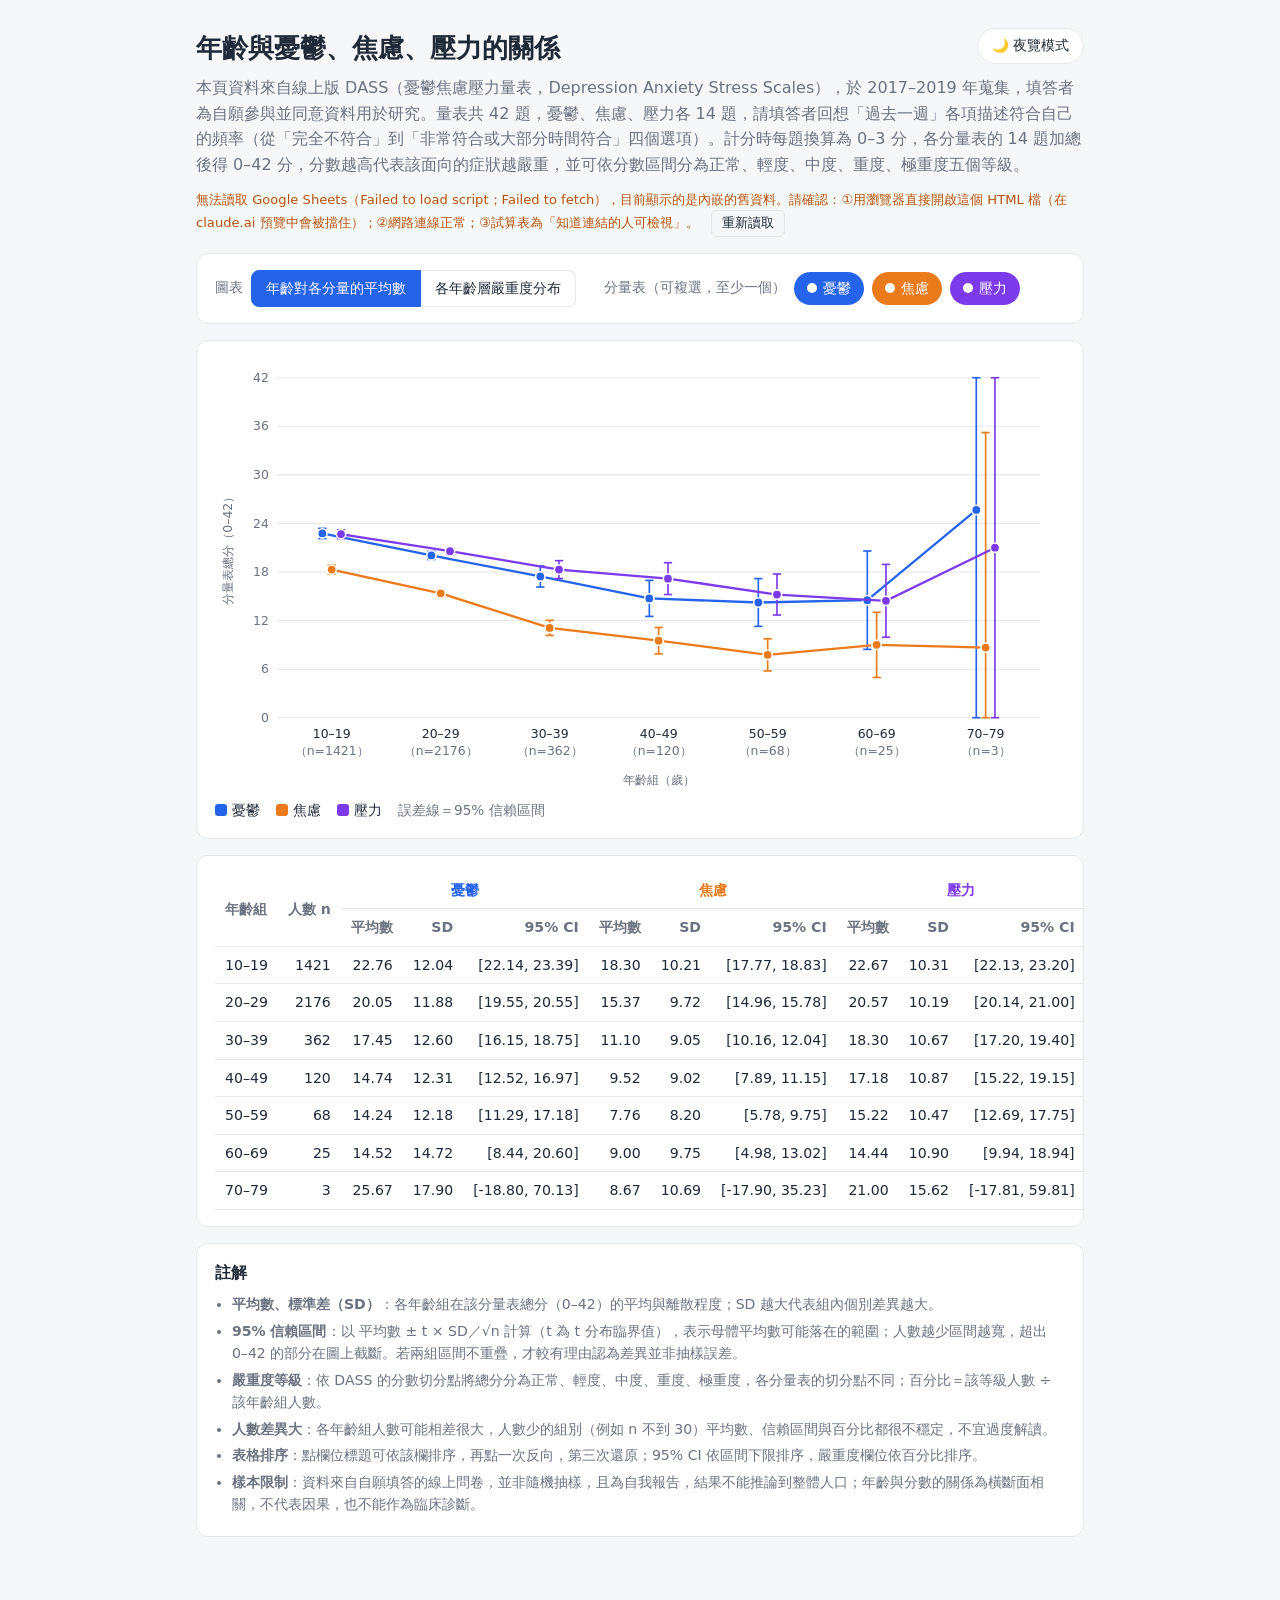
==== index.html @ b7e5abfe "Add files via upload" ====
<!DOCTYPE html>
<html lang="zh-Hant">
<head>
<meta charset="UTF-8">
<meta name="viewport" content="width=device-width, initial-scale=1">
<title>年齡與憂鬱、焦慮、壓力的關係</title>
<script>document.documentElement.dataset.theme=matchMedia("(prefers-color-scheme:dark)").matches?"dark":"light"</script>
<style>
:root{--bg:#f6f7f9;--card:#fff;--ink:#1f2937;--mute:#6b7280;--line:#e5e7eb;--acc:#2563eb}
:root[data-theme="dark"]{--bg:#111418;--card:#1b1f26;--ink:#e5e7eb;--mute:#9ca3af;--line:#2d333d;--acc:#60a5fa;color-scheme:dark}
.top{display:flex;justify-content:space-between;align-items:flex-start;gap:12px}
#theme{border:1px solid var(--line);background:var(--card);color:var(--ink);border-radius:999px;padding:6px 14px;cursor:pointer;font:inherit;font-size:.85rem;white-space:nowrap}
select{border:1px solid var(--line);background:var(--card);color:var(--ink);border-radius:8px;padding:6px 10px;font:inherit;font-size:.9rem}
*{box-sizing:border-box}
body{margin:0;background:var(--bg);color:var(--ink);font-family:"Noto Sans TC","PingFang TC","Microsoft JhengHei",system-ui,sans-serif;line-height:1.6}
main{max-width:920px;margin:0 auto;padding:28px 16px 48px}
h1{font-size:1.6rem;margin:0 0 6px}
.intro{color:var(--mute);margin:0 0 20px}
.status{margin:-8px 0 16px;font-size:.82rem;color:var(--mute)}
.status.warn{color:#b45309}
.status button{border:1px solid var(--line);background:transparent;color:var(--ink);border-radius:6px;padding:2px 10px;margin-left:8px;cursor:pointer;font:inherit;font-size:.8rem}
.card{background:var(--card);border:1px solid var(--line);border-radius:12px;padding:16px 18px;margin-bottom:16px}
.controls{display:flex;flex-wrap:wrap;gap:14px 28px;align-items:center}
.grp{display:flex;align-items:center;gap:8px;flex-wrap:wrap}
.grp>span{color:var(--mute);font-size:.85rem}
.seg button{border:1px solid var(--line);background:transparent;color:var(--ink);padding:6px 14px;cursor:pointer;font:inherit;font-size:.9rem}
.seg button:first-child{border-radius:8px 0 0 8px}.seg button:last-child{border-radius:0 8px 8px 0;border-left:0}
.seg button.on{background:var(--acc);border-color:var(--acc);color:#fff}
.pill{display:inline-flex;align-items:center;gap:6px;border:1px solid var(--line);border-radius:999px;padding:4px 12px;cursor:pointer;font-size:.9rem}
.pill i{width:10px;height:10px;border-radius:50%;display:inline-block}
.chip{background:transparent;color:var(--ink);font:inherit;font-size:.9rem;transition:background .15s}
.chip.on{color:#fff;border-color:transparent}
.chip.on i{background:#fff!important}
svg{width:100%;height:auto;display:block}
svg text{fill:var(--ink);font-size:12px}
.mute{fill:var(--mute)!important}
.legend{display:flex;flex-wrap:wrap;gap:6px 16px;font-size:.85rem;margin-top:8px}
.legend i{display:inline-block;width:12px;height:12px;border-radius:3px;margin-right:5px;vertical-align:-1px}
.tablewrap{overflow-x:auto}
table{border-collapse:collapse;width:100%;font-size:.88rem;font-variant-numeric:tabular-nums}
th,td{border-bottom:1px solid var(--line);padding:7px 10px;text-align:right;white-space:nowrap}
th:first-child,td:first-child{text-align:left}
th.sortable{cursor:pointer;user-select:none}
th.sortable:hover{color:var(--ink)}
th.sorted{color:var(--acc)!important}
thead th{color:var(--mute);font-weight:600}
thead tr:first-child th{text-align:center}
.note h3{margin:0 0 8px;font-size:1rem}
.note ul{margin:0;padding-left:1.2em;color:var(--mute);font-size:.88rem}
.note li{margin-bottom:4px}
#tip{position:fixed;pointer-events:none;background:#111827;color:#fff;padding:7px 10px;border-radius:8px;font-size:.82rem;line-height:1.5;display:none;z-index:9;box-shadow:0 4px 14px rgba(0,0,0,.25)}
</style>
</head>
<body>
<main>
<div class="top"><h1>年齡與憂鬱、焦慮、壓力的關係</h1><button id="theme" aria-label="切換夜覽模式"></button></div>
<p class="intro">本頁資料來自線上版 DASS（憂鬱焦慮壓力量表，Depression Anxiety Stress Scales），於 2017–2019 年蒐集，填答者為自願參與並同意資料用於研究。量表共 42 題，憂鬱、焦慮、壓力各 14 題，請填答者回想「過去一週」各項描述符合自己的頻率（從「完全不符合」到「非常符合或大部分時間符合」四個選項）。計分時每題換算為 0–3 分，各分量表的 14 題加總後得 0–42 分，分數越高代表該面向的症狀越嚴重，並可依分數區間分為正常、輕度、中度、重度、極重度五個等級。</p>

<p class="status" id="status"></p>

<div class="card controls">
  <div class="grp"><span>圖表</span>
    <div class="seg"><button id="b1" class="on">年齡對各分量的平均數</button><button id="b2">各年齡層嚴重度分布</button></div>
  </div>
  <div class="grp" id="subs"></div>
</div>

<div class="card">
  <div id="chart"></div>
  <div class="legend" id="legend"></div>
</div>

<div class="card tablewrap"><table id="tbl"></table></div>

<div class="card note">
  <h3>註解</h3>
  <ul>
    <li><b>平均數、標準差（SD）</b>：各年齡組在該分量表總分（0–42）的平均與離散程度；SD 越大代表組內個別差異越大。</li>
    <li><b>95% 信賴區間</b>：以 平均數 ± t × SD／√n 計算（t 為 t 分布臨界值），表示母體平均數可能落在的範圍；人數越少區間越寬，超出 0–42 的部分在圖上截斷。若兩組區間不重疊，才較有理由認為差異並非抽樣誤差。</li>
    <li><b>嚴重度等級</b>：依 DASS 的分數切分點將總分分為正常、輕度、中度、重度、極重度，各分量表的切分點不同；百分比＝該等級人數 ÷ 該年齡組人數。</li>
    <li><b>人數差異大</b>：各年齡組人數可能相差很大，人數少的組別（例如 n 不到 30）平均數、信賴區間與百分比都很不穩定，不宜過度解讀。</li>
    <li><b>表格排序</b>：點欄位標題可依該欄排序，再點一次反向，第三次還原；95% CI 依區間下限排序，嚴重度欄位依百分比排序。</li>
    <li><b>樣本限制</b>：資料來自自願填答的線上問卷，並非隨機抽樣，且為自我報告，結果不能推論到整體人口；年齡與分數的關係為橫斷面相關，不代表因果，也不能作為臨床診斷。</li>
  </ul>
</div>
</main>
<div id="tip"></div>

<script>
// 資料來源：DASS_資料分析_-_年齡層統計.csv（僅保留人數 > 0 的年齡組）
// m: [平均, SD]；lv: [正常, 輕度, 中度, 重度, 極重度]
const SNAPSHOT=[ // 無法連線 Google Sheets 時使用的備援資料
{g:"10–19",n:1421,m:{dep:[22.76213934,12.03702045],anx:[18.30119634,10.20656679],str:[22.66502463,10.31082269]},lv:{dep:[252,105,260,247,557],anx:[248,86,235,219,633],str:[346,160,318,344,253]}},
{g:"20–29",n:2176,m:{dep:[20.05009191,11.88178438],anx:[15.37178309,9.718905087],str:[20.57077206,10.18683173]},lv:{dep:[506,229,430,359,652],anx:[537,170,439,341,689],str:[675,276,521,434,270]}},
{g:"30–39",n:362,m:{dep:[17.44751381,12.59968592],anx:[11.09944751,9.054225669],str:[18.29834254,10.67445484]},lv:{dep:[127,38,55,43,99],anx:[163,33,68,37,61],str:[149,56,55,64,38]}},
{g:"40–49",n:120,m:{dep:[14.74166667,12.31484438],anx:[9.516666667,9.017241499],str:[17.18333333,10.87050078]},lv:{dep:[52,14,19,11,24],anx:[63,12,17,9,19],str:[54,17,18,16,15]}},
{g:"50–59",n:68,m:{dep:[14.23529412,12.18405815],anx:[7.764705882,8.199231211],str:[15.22058824,10.46650035]},lv:{dep:[34,6,11,6,11],anx:[42,5,8,6,7],str:[39,7,11,6,5]}},
{g:"60–69",n:25,m:{dep:[14.52,14.71994112],anx:[9,9.746794345],str:[14.44,10.89755324]},lv:{dep:[14,2,2,1,6],anx:[15,1,3,1,5],str:[14,4,3,2,2]}},
{g:"70–79",n:3,m:{dep:[25.66666667,17.89785834],anx:[8.666666667,10.69267662],str:[21,15.62049935]},lv:{dep:[1,0,0,0,2],anx:[2,0,0,0,1],str:[1,0,0,2,0]}}
];
let D=SNAPSHOT;
const SUB=[{k:"dep",name:"憂鬱",c:"#2563eb"},{k:"anx",name:"焦慮",c:"#ea7a1a"},{k:"str",name:"壓力",c:"#7c3aed"}];
const LV=[{name:"正常",c:"#cfe0f0"},{name:"輕度",c:"#8fbfe3"},{name:"中度",c:"#f2c46d"},{name:"重度",c:"#e8833a"},{name:"極重度",c:"#b3261e"}];
const $=id=>document.getElementById(id);
const T=[12.706,4.303,3.182,2.776,2.571,2.447,2.365,2.306,2.262,2.228,2.201,2.179,2.160,2.145,2.131,2.120,2.110,2.101,2.093,2.086,2.080,2.074,2.069,2.064,2.060,2.056,2.052,2.048,2.045,2.042];
const tcrit=df=>{if(df<=30)return T[df-1];const z=1.959964;return z+(z**3+z)/(4*df)+(5*z**5+16*z**3+3*z)/(96*df*df)};
const ci=(m,sd,n)=>{const h=tcrit(n-1)*sd/Math.sqrt(n);return [m-h,m+h]};
const f=(x,d=2)=>x.toFixed(d);
const lab=d=>`${d.g}（n=${d.n}）`;

const root=document.documentElement;
function themeBtn(){$("theme").textContent=root.dataset.theme=="dark"?"☀ 日間模式":"🌙 夜覽模式"}
let chart=1, sel=new Set(["dep","anx","str"]), one="dep";
const tip=$("tip");
const showTip=(e,h)=>{tip.innerHTML=h;tip.style.display="block";const x=Math.min(e.clientX+14,innerWidth-tip.offsetWidth-8);tip.style.left=x+"px";tip.style.top=(e.clientY+14)+"px"};
const hideTip=()=>tip.style.display="none";

function controls(){
  const box=$("subs");
  if(chart==1){
    box.innerHTML=`<span>分量表（可複選，至少一個）</span>`+SUB.map(s=>{const on=sel.has(s.k);return `<button type="button" class="pill chip${on?" on":""}" aria-pressed="${on}" data-k="${s.k}" style="${on?`background:${s.c}`:""}"><i style="background:${s.c}"></i>${s.name}</button>`}).join("");
    box.querySelectorAll("button").forEach(btn=>btn.onclick=()=>{
      const k=btn.dataset.k;
      if(sel.has(k)){if(sel.size>1)sel.delete(k)}else sel.add(k);
      controls();render();
    });
  }else{
    box.innerHTML=`<span>分量表</span><select id="subsel">${SUB.map(s=>`<option value="${s.k}" ${one==s.k?"selected":""}>${s.name}</option>`).join("")}</select>`;
    $("subsel").onchange=e=>{one=e.target.value;render()};
  }
  $("b1").className=chart==1?"on":""; $("b2").className=chart==2?"on":"";
}
$("b1").onclick=()=>{sort=null;chart=1;controls();render()};
$("b2").onclick=()=>{sort=null;chart=2;controls();render()};

function chart1(){
  const W=820,H=420,ml=60,mr=24,mt=20,mb=72,pw=W-ml-mr,ph=H-mt-mb,N=D.length;
  const X=i=>ml+(i+.5)*pw/N, Y=v=>mt+ph*(1-v/42);
  const act=SUB.filter(s=>sel.has(s.k)), K=act.length;
  let s=`<svg viewBox="0 0 ${W} ${H}" role="img" aria-label="各年齡組分量表平均數折線圖">`;
  for(let v=0;v<=42;v+=6)s+=`<line x1="${ml}" x2="${W-mr}" y1="${Y(v)}" y2="${Y(v)}" stroke="var(--line)"/><text class="mute" x="${ml-8}" y="${Y(v)+4}" text-anchor="end">${v}</text>`;
  s+=`<text class="mute" transform="translate(16 ${mt+ph/2}) rotate(-90)" text-anchor="middle">分量表總分（0–42）</text>`;
  D.forEach((d,i)=>s+=`<text x="${X(i)}" y="${H-mb+20}" text-anchor="middle">${d.g}</text><text class="mute" x="${X(i)}" y="${H-mb+36}" text-anchor="middle">（n=${d.n}）</text>`);
  s+=`<text class="mute" x="${ml+pw/2}" y="${H-8}" text-anchor="middle">年齡組（歲）</text>`;
  act.forEach((sb,j)=>{
    const dx=(j-(K-1)/2)*9;
    s+=`<polyline fill="none" stroke="${sb.c}" stroke-width="2.2" points="${D.map((d,i)=>`${X(i)+dx},${Y(d.m[sb.k][0])}`).join(" ")}"/>`;
    D.forEach((d,i)=>{
      const [m,sd]=d.m[sb.k], [lo,hi]=ci(m,sd,d.n), x=X(i)+dx, a=Y(Math.min(hi,42)), b=Y(Math.max(lo,0));
      s+=`<g stroke="${sb.c}" stroke-width="1.6"><line x1="${x}" x2="${x}" y1="${a}" y2="${b}"/><line x1="${x-4}" x2="${x+4}" y1="${a}" y2="${a}"/><line x1="${x-4}" x2="${x+4}" y1="${b}" y2="${b}"/></g>`;
      s+=`<circle cx="${x}" cy="${Y(m)}" r="4.5" fill="${sb.c}" stroke="var(--card)" stroke-width="1.5"/><circle class="hit" cx="${x}" cy="${Y(m)}" r="11" fill="transparent" data-t="<b>${sb.name}</b>｜${d.g} 歲<br>平均數：${f(m)}<br>標準差：${f(sd)}"/>`;
    });
  });
  $("chart").innerHTML=s+"</svg>";
  $("legend").innerHTML=act.map(a=>`<span><i style="background:${a.c}"></i>${a.name}</span>`).join("")+`<span class="mute" style="color:var(--mute)">誤差線＝95% 信賴區間</span>`;
}

function chart2(){
  const sb=SUB.find(s=>s.k==one), W=820,rh=46,ml=140,mr=24,mt=16,mb=52,pw=W-ml-mr,H=mt+rh*D.length+mb;
  const X=p=>ml+pw*p/100;
  let s=`<svg viewBox="0 0 ${W} ${H}" role="img" aria-label="${sb.name}嚴重度分布">`;
  for(let p=0;p<=100;p+=20)s+=`<line x1="${X(p)}" x2="${X(p)}" y1="${mt}" y2="${mt+rh*D.length}" stroke="var(--line)"/><text class="mute" x="${X(p)}" y="${mt+rh*D.length+18}" text-anchor="middle">${p}%</text>`;
  s+=`<text class="mute" x="${ml+pw/2}" y="${H-8}" text-anchor="middle">${sb.name}各嚴重度等級占該年齡組比例</text>`;
  D.forEach((d,i)=>{
    const y=mt+i*rh+8; let acc=0;
    s+=`<text x="${ml-10}" y="${y+16}" text-anchor="end">${lab(d)}</text>`;
    d.lv[one].forEach((c,j)=>{
      const p=c/d.n*100, w=pw*p/100; if(!c){return}
      s+=`<rect x="${X(acc)}" y="${y}" width="${w}" height="30" fill="${LV[j].c}" stroke="var(--card)" stroke-width="1" data-t="<b>${LV[j].name}</b><br>${f(p,1)}%（${c} 人）" class="hit"/>`;
      if(p>=7)s+=`<text x="${X(acc)+w/2}" y="${y+19}" text-anchor="middle" style="fill:${j>=3?"#fff":"#1f2937"};pointer-events:none">${f(p,0)}%</text>`;
      acc+=p;
    });
  });
  $("chart").innerHTML=s+"</svg>";
  $("legend").innerHTML=LV.map(l=>`<span><i style="background:${l.c}"></i>${l.name}</span>`).join("");
}

let sort=null; // {k, d:1|-1}
function table(){
  const act=SUB.filter(s=>sel.has(s.k)), cols=[
    {k:"g",label:"年齡組",get:(d,i)=>i,fmt:d=>d.g,rs:1},
    {k:"n",label:"人數 n",get:d=>d.n,fmt:d=>d.n,rs:1}];
  if(chart==1) act.forEach(s=>{
    cols.push({k:s.k+"m",label:"平均數",get:d=>d.m[s.k][0],fmt:d=>f(d.m[s.k][0]),sub:s});
    cols.push({k:s.k+"sd",label:"SD",get:d=>d.m[s.k][1],fmt:d=>f(d.m[s.k][1]),sub:s});
    cols.push({k:s.k+"ci",label:"95% CI",get:d=>ci(...d.m[s.k],d.n)[0],fmt:d=>{const [lo,hi]=ci(...d.m[s.k],d.n);return `[${f(lo)}, ${f(hi)}]`},sub:s});
  });
  else LV.forEach((l,j)=>cols.push({k:"l"+j,label:l.name,get:d=>d.lv[one][j]/d.n,fmt:d=>`${d.lv[one][j]}（${f(d.lv[one][j]/d.n*100,1)}%）`}));
  if(sort&&!cols.some(c=>c.k==sort.k))sort=null;
  const rows=D.map((d,i)=>({d,i}));
  if(sort){const c=cols.find(c=>c.k==sort.k);rows.sort((a,b)=>(c.get(a.d,a.i)-c.get(b.d,b.i))*sort.d||a.i-b.i)}
  const th=(c,rs)=>`<th class="sortable${sort&&sort.k==c.k?" sorted":""}" data-k="${c.k}" ${rs?`rowspan="${rs}"`:""} title="點擊排序">${c.label}${sort&&sort.k==c.k?(sort.d==1?" ▲":" ▼"):""}</th>`;
  let h="<thead>";
  if(chart==1){
    h+=`<tr>${th(cols[0],2)}${th(cols[1],2)}${act.map(s=>`<th colspan="3" style="color:${s.c}">${s.name}</th>`).join("")}</tr><tr>${cols.slice(2).map(c=>th(c)).join("")}</tr>`;
  }else h+=`<tr>${cols.map(c=>th(c)).join("")}</tr>`;
  h+="</thead><tbody>"+rows.map(r=>`<tr>${cols.map(c=>`<td>${c.fmt(r.d)}</td>`).join("")}</tr>`).join("")+"</tbody>";
  $("tbl").innerHTML=h;
}
$("tbl").onclick=e=>{
  const t=e.target.closest("th[data-k]"); if(!t)return;
  const k=t.dataset.k;
  sort=(!sort||sort.k!=k)?{k,d:1}:sort.d==1?{k,d:-1}:null;
  table();
};

function render(){
  chart==1?chart1():chart2();
  table();
  document.querySelectorAll(".hit").forEach(el=>{
    el.onmousemove=e=>showTip(e,el.dataset.t); el.onmouseleave=hideTip;
    el.ontouchstart=e=>{const t=e.touches[0];showTip(t,el.dataset.t)};
  });
}
// ===== 從 Google Sheets 讀取資料 =====
const SHEET_ID="1ZljkDWWC1atcUiqV39T2SMFAn4oK9cdj9NOk09ufFyE", SHEET_NAME="年齡層統計";
const SHEET_URL=`https://docs.google.com/spreadsheets/d/${SHEET_ID}/gviz/tq?tqx=out:csv&headers=0&sheet=${encodeURIComponent(SHEET_NAME)}`;
function parseCSV(t){
  const rows=[];let row=[],c="",q=false;
  for(let i=0;i<t.length;i++){const ch=t[i];
    if(q){if(ch=='"'){if(t[i+1]=='"'){c+='"';i++}else q=false}else c+=ch}
    else if(ch=='"')q=true;
    else if(ch==","){row.push(c);c=""}
    else if(ch=="\n"){row.push(c);rows.push(row);row=[];c=""}
    else if(ch!="\r")c+=ch;
  }
  if(c!==""||row.length){row.push(c);rows.push(row)}
  return rows;
}
const num=v=>{const x=parseFloat(String(v==null?"":v).replace(/[,%\s]/g,""));return isFinite(x)?x:null};
// 版面：上方為各年齡層 人數／平均／SD；之後依序為「憂鬱／焦慮／壓力等級人數」三個區塊
function parseSheet(rows){
  const isAge=a=>/^\d+\s*[–—-]\s*\d+$/.test(a);
  const keys={"憂鬱":"dep","焦慮":"anx","壓力":"str"}, ages=new Map();
  let blk=null;
  rows.forEach(r=>{
    const a=String(r[0]==null?"":r[0]).trim(), t=a.match(/^(憂鬱|焦慮|壓力)等級人數/);
    if(t){blk=keys[t[1]];return}
    if(!isAge(a))return;
    const g=a.replace(/\s/g,"").replace(/[—-]/g,"–");
    const o=ages.get(g)||{g,m:{},lv:{}};ages.set(g,o);
    if(!blk){o.n=num(r[3]);o.m={dep:[num(r[4]),num(r[5])],anx:[num(r[6]),num(r[7])],str:[num(r[8]),num(r[9])]}}
    else o.lv[blk]=[1,2,3,4,5].map(i=>num(r[i]));
  });
  const out=[...ages.values()].filter(o=>o.n>0).sort((a,b)=>parseInt(a.g)-parseInt(b.g));
  if(!out.length)throw new Error("找不到年齡層資料");
  out.forEach(o=>SUB.forEach(s=>{
    if(!o.m[s.k]||o.m[s.k].some(v=>v==null)||!o.lv[s.k]||o.lv[s.k].some(v=>v==null))
      throw new Error(o.g+" 的"+s.name+"資料不完整");
  }));
  return out;
}
// 以 script 標籤載入 gviz JSONP（不受 CORS 限制），回傳二維陣列
function loadJSONP(){return new Promise((ok,no)=>{
  const cb="__gs"+Date.now(), sc=document.createElement("script");
  const done=()=>{delete window[cb];sc.remove();clearTimeout(tm)};
  const tm=setTimeout(()=>{done();no(new Error("連線逾時"))},10000);
  window[cb]=r=>{done();
    if(r.status!="ok")return no(new Error((r.errors&&r.errors[0]&&r.errors[0].detailed_message)||"回應錯誤"));
    ok(r.table.rows.map(row=>(row.c||[]).map(c=>c&&c.v!=null?c.v:"")))};
  sc.onerror=()=>{done();no(new Error("Failed to load script"))};
  sc.onload=()=>setTimeout(()=>{if(window[cb]){done();no(new Error("回應格式錯誤，試算表可能未開放檢視"))}},0);
  sc.src=`https://docs.google.com/spreadsheets/d/${SHEET_ID}/gviz/tq?tqx=responseHandler:${cb}&headers=0&sheet=${encodeURIComponent(SHEET_NAME)}`;
  document.head.appendChild(sc);
})}
function setStatus(msg,cls){const el=$("status");el.className="status"+(cls?" "+cls:"");el.innerHTML=msg+` <button id="reload" type="button">重新讀取</button>`;$("reload").onclick=load}
async function load(){
  setStatus("讀取 Google Sheets 中…");
  try{
    let rows;
    try{rows=await loadJSONP()}
    catch(e1){
      try{
        const res=await fetch(SHEET_URL+"&_="+Date.now(),{cache:"no-store"});
        if(!res.ok)throw new Error("HTTP "+res.status);
        rows=parseCSV(await res.text());
      }catch(e2){throw new Error(e1.message+"；"+e2.message)}
    }
    D=parseSheet(rows);
    setStatus(`資料來源：Google Sheets「${SHEET_NAME}」，讀取時間 ${new Date().toLocaleString("zh-TW")}`);
  }catch(e){
    D=SNAPSHOT;
    setStatus(`無法讀取 Google Sheets（${e.message}），目前顯示的是內嵌的舊資料。請確認：①用瀏覽器直接開啟這個 HTML 檔（在 claude.ai 預覽中會被擋住）；②網路連線正常；③試算表為「知道連結的人可檢視」。`,"warn");
  }
  sort=null;render();
}
$("theme").onclick=()=>{root.dataset.theme=root.dataset.theme=="dark"?"light":"dark";themeBtn()};
themeBtn();controls();load();
</script>
</body>
</html>
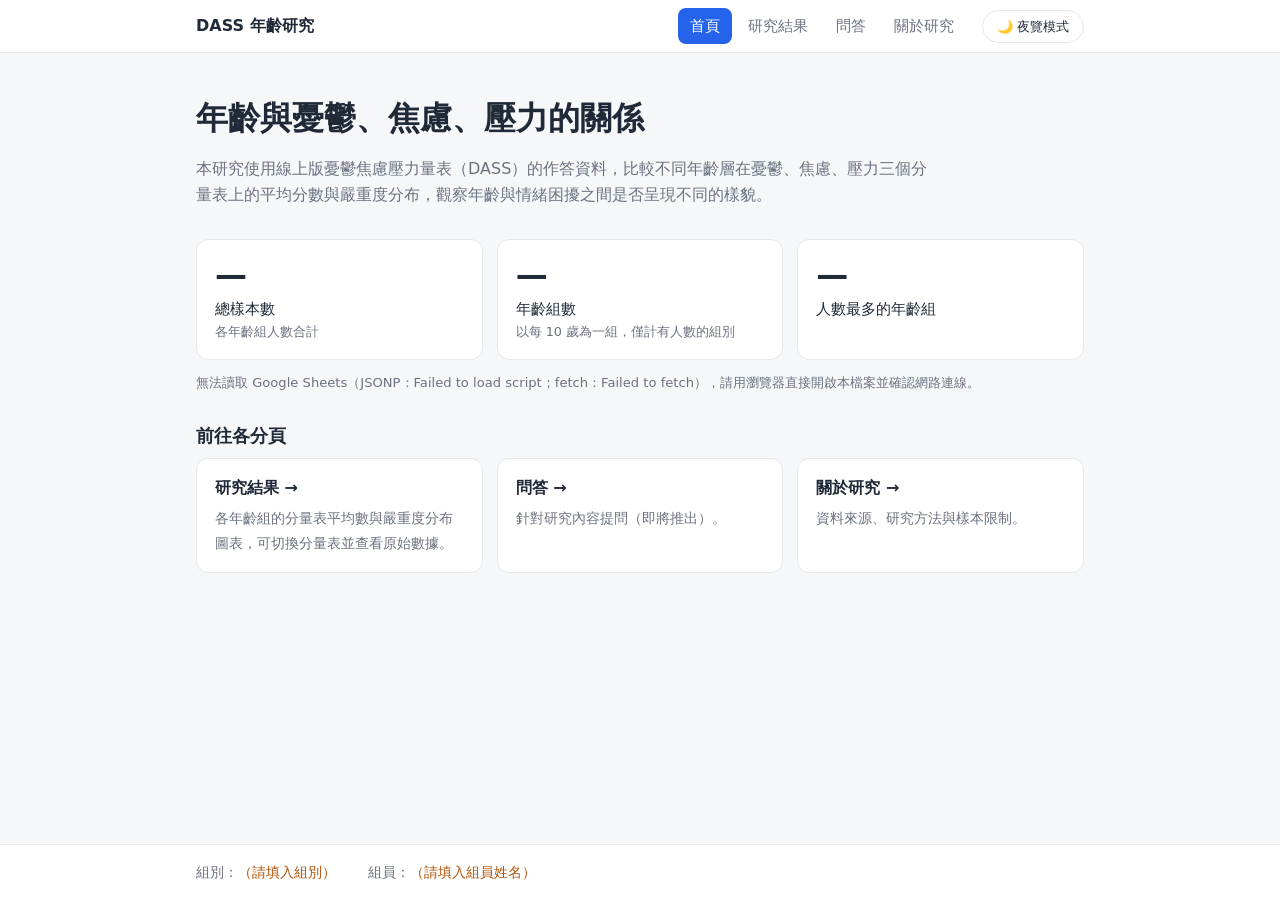
==== commit 0d64fb3d: "12" ====
--- a/index.html
+++ b/index.html
@@ -3,217 +3,47 @@
 <head>
 <meta charset="UTF-8">
 <meta name="viewport" content="width=device-width, initial-scale=1">
-<title>年齡與憂鬱、焦慮、壓力的關係</title>
-<script>document.documentElement.dataset.theme=matchMedia("(prefers-color-scheme:dark)").matches?"dark":"light"</script>
-<style>
-:root{--bg:#f6f7f9;--card:#fff;--ink:#1f2937;--mute:#6b7280;--line:#e5e7eb;--acc:#2563eb}
-:root[data-theme="dark"]{--bg:#111418;--card:#1b1f26;--ink:#e5e7eb;--mute:#9ca3af;--line:#2d333d;--acc:#60a5fa;color-scheme:dark}
-.top{display:flex;justify-content:space-between;align-items:flex-start;gap:12px}
-#theme{border:1px solid var(--line);background:var(--card);color:var(--ink);border-radius:999px;padding:6px 14px;cursor:pointer;font:inherit;font-size:.85rem;white-space:nowrap}
-select{border:1px solid var(--line);background:var(--card);color:var(--ink);border-radius:8px;padding:6px 10px;font:inherit;font-size:.9rem}
-*{box-sizing:border-box}
-body{margin:0;background:var(--bg);color:var(--ink);font-family:"Noto Sans TC","PingFang TC","Microsoft JhengHei",system-ui,sans-serif;line-height:1.6}
-main{max-width:920px;margin:0 auto;padding:28px 16px 48px}
-h1{font-size:1.6rem;margin:0 0 6px}
-.intro{color:var(--mute);margin:0 0 20px}
-.status{margin:-8px 0 16px;font-size:.82rem;color:var(--mute)}
-.status.warn{color:#b45309}
-.status button{border:1px solid var(--line);background:transparent;color:var(--ink);border-radius:6px;padding:2px 10px;margin-left:8px;cursor:pointer;font:inherit;font-size:.8rem}
-.card{background:var(--card);border:1px solid var(--line);border-radius:12px;padding:16px 18px;margin-bottom:16px}
-.controls{display:flex;flex-wrap:wrap;gap:14px 28px;align-items:center}
-.grp{display:flex;align-items:center;gap:8px;flex-wrap:wrap}
-.grp>span{color:var(--mute);font-size:.85rem}
-.seg button{border:1px solid var(--line);background:transparent;color:var(--ink);padding:6px 14px;cursor:pointer;font:inherit;font-size:.9rem}
-.seg button:first-child{border-radius:8px 0 0 8px}.seg button:last-child{border-radius:0 8px 8px 0;border-left:0}
-.seg button.on{background:var(--acc);border-color:var(--acc);color:#fff}
-.pill{display:inline-flex;align-items:center;gap:6px;border:1px solid var(--line);border-radius:999px;padding:4px 12px;cursor:pointer;font-size:.9rem}
-.pill i{width:10px;height:10px;border-radius:50%;display:inline-block}
-.chip{background:transparent;color:var(--ink);font:inherit;font-size:.9rem;transition:background .15s}
-.chip.on{color:#fff;border-color:transparent}
-.chip.on i{background:#fff!important}
-svg{width:100%;height:auto;display:block}
-svg text{fill:var(--ink);font-size:12px}
-.mute{fill:var(--mute)!important}
-.legend{display:flex;flex-wrap:wrap;gap:6px 16px;font-size:.85rem;margin-top:8px}
-.legend i{display:inline-block;width:12px;height:12px;border-radius:3px;margin-right:5px;vertical-align:-1px}
-.tablewrap{overflow-x:auto}
-table{border-collapse:collapse;width:100%;font-size:.88rem;font-variant-numeric:tabular-nums}
-th,td{border-bottom:1px solid var(--line);padding:7px 10px;text-align:right;white-space:nowrap}
-th:first-child,td:first-child{text-align:left}
-th.sortable{cursor:pointer;user-select:none}
-th.sortable:hover{color:var(--ink)}
-th.sorted{color:var(--acc)!important}
-thead th{color:var(--mute);font-weight:600}
-thead tr:first-child th{text-align:center}
-.note h3{margin:0 0 8px;font-size:1rem}
-.note ul{margin:0;padding-left:1.2em;color:var(--mute);font-size:.88rem}
-.note li{margin-bottom:4px}
-#tip{position:fixed;pointer-events:none;background:#111827;color:#fff;padding:7px 10px;border-radius:8px;font-size:.82rem;line-height:1.5;display:none;z-index:9;box-shadow:0 4px 14px rgba(0,0,0,.25)}
-</style>
+<title>首頁｜年齡與憂鬱、焦慮、壓力的關係</title>
+<link rel="stylesheet" href="style.css">
+<script>(function(){var t;try{t=localStorage.getItem("theme")}catch(e){}document.documentElement.dataset.theme=t||(matchMedia("(prefers-color-scheme:dark)").matches?"dark":"light")})()</script>
 </head>
 <body>
+<header class="nav"><div class="nav-in">
+  <a class="brand" href="index.html">DASS 年齡研究</a>
+  <nav aria-label="主要導覽"><a href="index.html" aria-current="page">首頁</a><a href="results.html">研究結果</a><a href="ask.html">問答</a><a href="about.html">關於研究</a></nav>
+  <button id="theme" type="button" aria-label="切換夜覽模式"></button>
+</div></header>
 <main>
-<div class="top"><h1>年齡與憂鬱、焦慮、壓力的關係</h1><button id="theme" aria-label="切換夜覽模式"></button></div>
-<p class="intro">本頁資料來自線上版 DASS（憂鬱焦慮壓力量表，Depression Anxiety Stress Scales），於 2017–2019 年蒐集，填答者為自願參與並同意資料用於研究。量表共 42 題，憂鬱、焦慮、壓力各 14 題，請填答者回想「過去一週」各項描述符合自己的頻率（從「完全不符合」到「非常符合或大部分時間符合」四個選項）。計分時每題換算為 0–3 分，各分量表的 14 題加總後得 0–42 分，分數越高代表該面向的症狀越嚴重，並可依分數區間分為正常、輕度、中度、重度、極重度五個等級。</p>
+  <section class="hero">
+    <h1>年齡與憂鬱、焦慮、壓力的關係</h1>
+    <p>本研究使用線上版憂鬱焦慮壓力量表（DASS）的作答資料，比較不同年齡層在憂鬱、焦慮、壓力三個分量表上的平均分數與嚴重度分布，觀察年齡與情緒困擾之間是否呈現不同的樣貌。</p>
+  </section>
 
-<p class="status" id="status"></p>
+  <section class="stats" aria-label="重點數字">
+    <div class="stat"><div class="v" id="v1">…</div><div class="l">總樣本數</div><div class="s">各年齡組人數合計</div></div>
+    <div class="stat"><div class="v" id="v2">…</div><div class="l">年齡組數</div><div class="s">以每 10 歲為一組，僅計有人數的組別</div></div>
+    <div class="stat"><div class="v" id="v3">…</div><div class="l">人數最多的年齡組</div><div class="s" id="s3">&nbsp;</div></div>
+  </section>
+  <p class="status" id="note" style="margin-top:-12px"></p>
 
-<div class="card controls">
-  <div class="grp"><span>圖表</span>
-    <div class="seg"><button id="b1" class="on">年齡對各分量的平均數</button><button id="b2">各年齡層嚴重度分布</button></div>
-  </div>
-  <div class="grp" id="subs"></div>
-</div>
-
-<div class="card">
-  <div id="chart"></div>
-  <div class="legend" id="legend"></div>
-</div>
-
-<div class="card tablewrap"><table id="tbl"></table></div>
-
-<div class="card note">
-  <h3>註解</h3>
-  <ul>
-    <li><b>平均數、標準差（SD）</b>：各年齡組在該分量表總分（0–42）的平均與離散程度；SD 越大代表組內個別差異越大。</li>
-    <li><b>95% 信賴區間</b>：以 平均數 ± t × SD／√n 計算（t 為 t 分布臨界值），表示母體平均數可能落在的範圍；人數越少區間越寬，超出 0–42 的部分在圖上截斷。若兩組區間不重疊，才較有理由認為差異並非抽樣誤差。</li>
-    <li><b>嚴重度等級</b>：依 DASS 的分數切分點將總分分為正常、輕度、中度、重度、極重度，各分量表的切分點不同；百分比＝該等級人數 ÷ 該年齡組人數。</li>
-    <li><b>人數差異大</b>：各年齡組人數可能相差很大，人數少的組別（例如 n 不到 30）平均數、信賴區間與百分比都很不穩定，不宜過度解讀。</li>
-    <li><b>表格排序</b>：點欄位標題可依該欄排序，再點一次反向，第三次還原；95% CI 依區間下限排序，嚴重度欄位依百分比排序。</li>
-    <li><b>樣本限制</b>：資料來自自願填答的線上問卷，並非隨機抽樣，且為自我報告，結果不能推論到整體人口；年齡與分數的關係為橫斷面相關，不代表因果，也不能作為臨床診斷。</li>
-  </ul>
-</div>
+  <h2>前往各分頁</h2>
+  <section class="entries">
+    <a class="entry" href="results.html"><b>研究結果 →</b><span>各年齡組的分量表平均數與嚴重度分布圖表，可切換分量表並查看原始數據。</span></a>
+    <a class="entry" href="ask.html"><b>問答 →</b><span>針對研究內容提問（即將推出）。</span></a>
+    <a class="entry" href="about.html"><b>關於研究 →</b><span>資料來源、研究方法與樣本限制。</span></a>
+  </section>
 </main>
-<div id="tip"></div>
-
+<footer class="foot"><div class="foot-in">
+  <div>組別：<span class="todo">（請填入組別）</span></div>
+  <div>組員：<span class="todo">（請填入組員姓名）</span></div>
+</div></footer>
 <script>
-// 資料來源：DASS_資料分析_-_年齡層統計.csv（僅保留人數 > 0 的年齡組）
-// m: [平均, SD]；lv: [正常, 輕度, 中度, 重度, 極重度]
-const SNAPSHOT=[ // 無法連線 Google Sheets 時使用的備援資料
-{g:"10–19",n:1421,m:{dep:[22.76213934,12.03702045],anx:[18.30119634,10.20656679],str:[22.66502463,10.31082269]},lv:{dep:[252,105,260,247,557],anx:[248,86,235,219,633],str:[346,160,318,344,253]}},
-{g:"20–29",n:2176,m:{dep:[20.05009191,11.88178438],anx:[15.37178309,9.718905087],str:[20.57077206,10.18683173]},lv:{dep:[506,229,430,359,652],anx:[537,170,439,341,689],str:[675,276,521,434,270]}},
-{g:"30–39",n:362,m:{dep:[17.44751381,12.59968592],anx:[11.09944751,9.054225669],str:[18.29834254,10.67445484]},lv:{dep:[127,38,55,43,99],anx:[163,33,68,37,61],str:[149,56,55,64,38]}},
-{g:"40–49",n:120,m:{dep:[14.74166667,12.31484438],anx:[9.516666667,9.017241499],str:[17.18333333,10.87050078]},lv:{dep:[52,14,19,11,24],anx:[63,12,17,9,19],str:[54,17,18,16,15]}},
-{g:"50–59",n:68,m:{dep:[14.23529412,12.18405815],anx:[7.764705882,8.199231211],str:[15.22058824,10.46650035]},lv:{dep:[34,6,11,6,11],anx:[42,5,8,6,7],str:[39,7,11,6,5]}},
-{g:"60–69",n:25,m:{dep:[14.52,14.71994112],anx:[9,9.746794345],str:[14.44,10.89755324]},lv:{dep:[14,2,2,1,6],anx:[15,1,3,1,5],str:[14,4,3,2,2]}},
-{g:"70–79",n:3,m:{dep:[25.66666667,17.89785834],anx:[8.666666667,10.69267662],str:[21,15.62049935]},lv:{dep:[1,0,0,0,2],anx:[2,0,0,0,1],str:[1,0,0,2,0]}}
-];
-let D=SNAPSHOT;
-const SUB=[{k:"dep",name:"憂鬱",c:"#2563eb"},{k:"anx",name:"焦慮",c:"#ea7a1a"},{k:"str",name:"壓力",c:"#7c3aed"}];
-const LV=[{name:"正常",c:"#cfe0f0"},{name:"輕度",c:"#8fbfe3"},{name:"中度",c:"#f2c46d"},{name:"重度",c:"#e8833a"},{name:"極重度",c:"#b3261e"}];
+(function(){var b=document.getElementById("theme"),r=document.documentElement;function l(){b.textContent=r.dataset.theme=="dark"?"☀ 日間模式":"🌙 夜覽模式"}b.onclick=function(){r.dataset.theme=r.dataset.theme=="dark"?"light":"dark";try{localStorage.setItem("theme",r.dataset.theme)}catch(e){}l()};l()})();
 const $=id=>document.getElementById(id);
-const T=[12.706,4.303,3.182,2.776,2.571,2.447,2.365,2.306,2.262,2.228,2.201,2.179,2.160,2.145,2.131,2.120,2.110,2.101,2.093,2.086,2.080,2.074,2.069,2.064,2.060,2.056,2.052,2.048,2.045,2.042];
-const tcrit=df=>{if(df<=30)return T[df-1];const z=1.959964;return z+(z**3+z)/(4*df)+(5*z**5+16*z**3+3*z)/(96*df*df)};
-const ci=(m,sd,n)=>{const h=tcrit(n-1)*sd/Math.sqrt(n);return [m-h,m+h]};
-const f=(x,d=2)=>x.toFixed(d);
-const lab=d=>`${d.g}（n=${d.n}）`;
-
-const root=document.documentElement;
-function themeBtn(){$("theme").textContent=root.dataset.theme=="dark"?"☀ 日間模式":"🌙 夜覽模式"}
-let chart=1, sel=new Set(["dep","anx","str"]), one="dep";
-const tip=$("tip");
-const showTip=(e,h)=>{tip.innerHTML=h;tip.style.display="block";const x=Math.min(e.clientX+14,innerWidth-tip.offsetWidth-8);tip.style.left=x+"px";tip.style.top=(e.clientY+14)+"px"};
-const hideTip=()=>tip.style.display="none";
-
-function controls(){
-  const box=$("subs");
-  if(chart==1){
-    box.innerHTML=`<span>分量表（可複選，至少一個）</span>`+SUB.map(s=>{const on=sel.has(s.k);return `<button type="button" class="pill chip${on?" on":""}" aria-pressed="${on}" data-k="${s.k}" style="${on?`background:${s.c}`:""}"><i style="background:${s.c}"></i>${s.name}</button>`}).join("");
-    box.querySelectorAll("button").forEach(btn=>btn.onclick=()=>{
-      const k=btn.dataset.k;
-      if(sel.has(k)){if(sel.size>1)sel.delete(k)}else sel.add(k);
-      controls();render();
-    });
-  }else{
-    box.innerHTML=`<span>分量表</span><select id="subsel">${SUB.map(s=>`<option value="${s.k}" ${one==s.k?"selected":""}>${s.name}</option>`).join("")}</select>`;
-    $("subsel").onchange=e=>{one=e.target.value;render()};
-  }
-  $("b1").className=chart==1?"on":""; $("b2").className=chart==2?"on":"";
-}
-$("b1").onclick=()=>{sort=null;chart=1;controls();render()};
-$("b2").onclick=()=>{sort=null;chart=2;controls();render()};
-
-function chart1(){
-  const W=820,H=420,ml=60,mr=24,mt=20,mb=72,pw=W-ml-mr,ph=H-mt-mb,N=D.length;
-  const X=i=>ml+(i+.5)*pw/N, Y=v=>mt+ph*(1-v/42);
-  const act=SUB.filter(s=>sel.has(s.k)), K=act.length;
-  let s=`<svg viewBox="0 0 ${W} ${H}" role="img" aria-label="各年齡組分量表平均數折線圖">`;
-  for(let v=0;v<=42;v+=6)s+=`<line x1="${ml}" x2="${W-mr}" y1="${Y(v)}" y2="${Y(v)}" stroke="var(--line)"/><text class="mute" x="${ml-8}" y="${Y(v)+4}" text-anchor="end">${v}</text>`;
-  s+=`<text class="mute" transform="translate(16 ${mt+ph/2}) rotate(-90)" text-anchor="middle">分量表總分（0–42）</text>`;
-  D.forEach((d,i)=>s+=`<text x="${X(i)}" y="${H-mb+20}" text-anchor="middle">${d.g}</text><text class="mute" x="${X(i)}" y="${H-mb+36}" text-anchor="middle">（n=${d.n}）</text>`);
-  s+=`<text class="mute" x="${ml+pw/2}" y="${H-8}" text-anchor="middle">年齡組（歲）</text>`;
-  act.forEach((sb,j)=>{
-    const dx=(j-(K-1)/2)*9;
-    s+=`<polyline fill="none" stroke="${sb.c}" stroke-width="2.2" points="${D.map((d,i)=>`${X(i)+dx},${Y(d.m[sb.k][0])}`).join(" ")}"/>`;
-    D.forEach((d,i)=>{
-      const [m,sd]=d.m[sb.k], [lo,hi]=ci(m,sd,d.n), x=X(i)+dx, a=Y(Math.min(hi,42)), b=Y(Math.max(lo,0));
-      s+=`<g stroke="${sb.c}" stroke-width="1.6"><line x1="${x}" x2="${x}" y1="${a}" y2="${b}"/><line x1="${x-4}" x2="${x+4}" y1="${a}" y2="${a}"/><line x1="${x-4}" x2="${x+4}" y1="${b}" y2="${b}"/></g>`;
-      s+=`<circle cx="${x}" cy="${Y(m)}" r="4.5" fill="${sb.c}" stroke="var(--card)" stroke-width="1.5"/><circle class="hit" cx="${x}" cy="${Y(m)}" r="11" fill="transparent" data-t="<b>${sb.name}</b>｜${d.g} 歲<br>平均數：${f(m)}<br>標準差：${f(sd)}"/>`;
-    });
-  });
-  $("chart").innerHTML=s+"</svg>";
-  $("legend").innerHTML=act.map(a=>`<span><i style="background:${a.c}"></i>${a.name}</span>`).join("")+`<span class="mute" style="color:var(--mute)">誤差線＝95% 信賴區間</span>`;
-}
-
-function chart2(){
-  const sb=SUB.find(s=>s.k==one), W=820,rh=46,ml=140,mr=24,mt=16,mb=52,pw=W-ml-mr,H=mt+rh*D.length+mb;
-  const X=p=>ml+pw*p/100;
-  let s=`<svg viewBox="0 0 ${W} ${H}" role="img" aria-label="${sb.name}嚴重度分布">`;
-  for(let p=0;p<=100;p+=20)s+=`<line x1="${X(p)}" x2="${X(p)}" y1="${mt}" y2="${mt+rh*D.length}" stroke="var(--line)"/><text class="mute" x="${X(p)}" y="${mt+rh*D.length+18}" text-anchor="middle">${p}%</text>`;
-  s+=`<text class="mute" x="${ml+pw/2}" y="${H-8}" text-anchor="middle">${sb.name}各嚴重度等級占該年齡組比例</text>`;
-  D.forEach((d,i)=>{
-    const y=mt+i*rh+8; let acc=0;
-    s+=`<text x="${ml-10}" y="${y+16}" text-anchor="end">${lab(d)}</text>`;
-    d.lv[one].forEach((c,j)=>{
-      const p=c/d.n*100, w=pw*p/100; if(!c){return}
-      s+=`<rect x="${X(acc)}" y="${y}" width="${w}" height="30" fill="${LV[j].c}" stroke="var(--card)" stroke-width="1" data-t="<b>${LV[j].name}</b><br>${f(p,1)}%（${c} 人）" class="hit"/>`;
-      if(p>=7)s+=`<text x="${X(acc)+w/2}" y="${y+19}" text-anchor="middle" style="fill:${j>=3?"#fff":"#1f2937"};pointer-events:none">${f(p,0)}%</text>`;
-      acc+=p;
-    });
-  });
-  $("chart").innerHTML=s+"</svg>";
-  $("legend").innerHTML=LV.map(l=>`<span><i style="background:${l.c}"></i>${l.name}</span>`).join("");
-}
-
-let sort=null; // {k, d:1|-1}
-function table(){
-  const act=SUB.filter(s=>sel.has(s.k)), cols=[
-    {k:"g",label:"年齡組",get:(d,i)=>i,fmt:d=>d.g,rs:1},
-    {k:"n",label:"人數 n",get:d=>d.n,fmt:d=>d.n,rs:1}];
-  if(chart==1) act.forEach(s=>{
-    cols.push({k:s.k+"m",label:"平均數",get:d=>d.m[s.k][0],fmt:d=>f(d.m[s.k][0]),sub:s});
-    cols.push({k:s.k+"sd",label:"SD",get:d=>d.m[s.k][1],fmt:d=>f(d.m[s.k][1]),sub:s});
-    cols.push({k:s.k+"ci",label:"95% CI",get:d=>ci(...d.m[s.k],d.n)[0],fmt:d=>{const [lo,hi]=ci(...d.m[s.k],d.n);return `[${f(lo)}, ${f(hi)}]`},sub:s});
-  });
-  else LV.forEach((l,j)=>cols.push({k:"l"+j,label:l.name,get:d=>d.lv[one][j]/d.n,fmt:d=>`${d.lv[one][j]}（${f(d.lv[one][j]/d.n*100,1)}%）`}));
-  if(sort&&!cols.some(c=>c.k==sort.k))sort=null;
-  const rows=D.map((d,i)=>({d,i}));
-  if(sort){const c=cols.find(c=>c.k==sort.k);rows.sort((a,b)=>(c.get(a.d,a.i)-c.get(b.d,b.i))*sort.d||a.i-b.i)}
-  const th=(c,rs)=>`<th class="sortable${sort&&sort.k==c.k?" sorted":""}" data-k="${c.k}" ${rs?`rowspan="${rs}"`:""} title="點擊排序">${c.label}${sort&&sort.k==c.k?(sort.d==1?" ▲":" ▼"):""}</th>`;
-  let h="<thead>";
-  if(chart==1){
-    h+=`<tr>${th(cols[0],2)}${th(cols[1],2)}${act.map(s=>`<th colspan="3" style="color:${s.c}">${s.name}</th>`).join("")}</tr><tr>${cols.slice(2).map(c=>th(c)).join("")}</tr>`;
-  }else h+=`<tr>${cols.map(c=>th(c)).join("")}</tr>`;
-  h+="</thead><tbody>"+rows.map(r=>`<tr>${cols.map(c=>`<td>${c.fmt(r.d)}</td>`).join("")}</tr>`).join("")+"</tbody>";
-  $("tbl").innerHTML=h;
-}
-$("tbl").onclick=e=>{
-  const t=e.target.closest("th[data-k]"); if(!t)return;
-  const k=t.dataset.k;
-  sort=(!sort||sort.k!=k)?{k,d:1}:sort.d==1?{k,d:-1}:null;
-  table();
-};
-
-function render(){
-  chart==1?chart1():chart2();
-  table();
-  document.querySelectorAll(".hit").forEach(el=>{
-    el.onmousemove=e=>showTip(e,el.dataset.t); el.onmouseleave=hideTip;
-    el.ontouchstart=e=>{const t=e.touches[0];showTip(t,el.dataset.t)};
-  });
-}
+const SUB=[{k:"dep",name:"憂鬱"},{k:"anx",name:"焦慮"},{k:"str",name:"壓力"}];
 // ===== 從 Google Sheets 讀取資料 =====
 const SHEET_ID="1ZljkDWWC1atcUiqV39T2SMFAn4oK9cdj9NOk09ufFyE", SHEET_NAME="年齡層統計";
+const PUBLISHED_CSV=""; // 選填：貼上試算表「發布到網路」(CSV) 的連結，優先使用
 const SHEET_URL=`https://docs.google.com/spreadsheets/d/${SHEET_ID}/gviz/tq?tqx=out:csv&headers=0&sheet=${encodeURIComponent(SHEET_NAME)}`;
 function parseCSV(t){
   const rows=[];let row=[],c="",q=false;
@@ -263,29 +93,32 @@
   sc.src=`https://docs.google.com/spreadsheets/d/${SHEET_ID}/gviz/tq?tqx=responseHandler:${cb}&headers=0&sheet=${encodeURIComponent(SHEET_NAME)}`;
   document.head.appendChild(sc);
 })}
-function setStatus(msg,cls){const el=$("status");el.className="status"+(cls?" "+cls:"");el.innerHTML=msg+` <button id="reload" type="button">重新讀取</button>`;$("reload").onclick=load}
-async function load(){
-  setStatus("讀取 Google Sheets 中…");
+
+async function getRows(){
+  const errs=[];
+  if(PUBLISHED_CSV){
+    try{const r=await fetch(PUBLISHED_CSV,{cache:"no-store"});if(!r.ok)throw new Error("HTTP "+r.status);return parseCSV(await r.text())}
+    catch(e){errs.push("發布連結："+e.message)}
+  }
+  try{return await loadJSONP()}catch(e){errs.push("JSONP："+e.message)}
+  try{const r=await fetch(SHEET_URL+"&_="+Date.now(),{cache:"no-store"});if(!r.ok)throw new Error("HTTP "+r.status);return parseCSV(await r.text())}
+  catch(e){errs.push("fetch："+e.message)}
+  throw new Error(errs.join("；"));
+}
+(async()=>{
   try{
-    let rows;
-    try{rows=await loadJSONP()}
-    catch(e1){
-      try{
-        const res=await fetch(SHEET_URL+"&_="+Date.now(),{cache:"no-store"});
-        if(!res.ok)throw new Error("HTTP "+res.status);
-        rows=parseCSV(await res.text());
-      }catch(e2){throw new Error(e1.message+"；"+e2.message)}
-    }
-    D=parseSheet(rows);
-    setStatus(`資料來源：Google Sheets「${SHEET_NAME}」，讀取時間 ${new Date().toLocaleString("zh-TW")}`);
+    const D=parseSheet(await getRows());
+    const total=D.reduce((a,d)=>a+d.n,0), top=D.reduce((a,d)=>d.n>a.n?d:a,D[0]);
+    $("v1").textContent=total.toLocaleString("zh-TW");
+    $("v2").textContent=D.length;
+    $("v3").textContent=top.g;
+    $("s3").textContent="n＝"+top.n.toLocaleString("zh-TW")+"，占全體 "+(top.n/total*100).toFixed(1)+"%";
   }catch(e){
-    D=SNAPSHOT;
-    setStatus(`無法讀取 Google Sheets（${e.message}），目前顯示的是內嵌的舊資料。請確認：①用瀏覽器直接開啟這個 HTML 檔（在 claude.ai 預覽中會被擋住）；②網路連線正常；③試算表為「知道連結的人可檢視」。`,"warn");
+    ["v1","v2","v3"].forEach(i=>$(i).textContent="—");
+    $("note").textContent="無法讀取 Google Sheets（"+e.message+"），請用瀏覽器直接開啟本檔案並確認網路連線。";
   }
-  sort=null;render();
-}
-$("theme").onclick=()=>{root.dataset.theme=root.dataset.theme=="dark"?"light":"dark";themeBtn()};
-themeBtn();controls();load();
+})();
+
 </script>
 </body>
 </html>
--- a/style.css
+++ b/style.css
@@ -0,0 +1,81 @@
+:root{--bg:#f6f7f9;--card:#fff;--ink:#1f2937;--mute:#6b7280;--line:#e5e7eb;--acc:#2563eb}
+:root[data-theme="dark"]{--bg:#111418;--card:#1b1f26;--ink:#e5e7eb;--mute:#9ca3af;--line:#2d333d;--acc:#60a5fa;color-scheme:dark}
+select{border:1px solid var(--line);background:var(--card);color:var(--ink);border-radius:8px;padding:6px 10px;font:inherit;font-size:.9rem}
+*{box-sizing:border-box}
+body{margin:0;display:flex;flex-direction:column;min-height:100vh;background:var(--bg);color:var(--ink);font-family:"Noto Sans TC","PingFang TC","Microsoft JhengHei",system-ui,sans-serif;line-height:1.6}
+
+h1{font-size:1.6rem;margin:0 0 6px}
+.intro{color:var(--mute);margin:0 0 20px}
+.status{margin:-8px 0 16px;font-size:.82rem;color:var(--mute)}
+.status.warn{color:#b45309}
+.status button{border:1px solid var(--line);background:transparent;color:var(--ink);border-radius:6px;padding:2px 10px;margin-left:8px;cursor:pointer;font:inherit;font-size:.8rem}
+.card{background:var(--card);border:1px solid var(--line);border-radius:12px;padding:16px 18px;margin-bottom:16px}
+.controls{display:flex;flex-wrap:wrap;gap:14px 28px;align-items:center}
+.grp{display:flex;align-items:center;gap:8px;flex-wrap:wrap}
+.grp>span{color:var(--mute);font-size:.85rem}
+.seg button{border:1px solid var(--line);background:transparent;color:var(--ink);padding:6px 14px;cursor:pointer;font:inherit;font-size:.9rem}
+.seg button:first-child{border-radius:8px 0 0 8px}.seg button:last-child{border-radius:0 8px 8px 0;border-left:0}
+.seg button.on{background:var(--acc);border-color:var(--acc);color:#fff}
+.pill{display:inline-flex;align-items:center;gap:6px;border:1px solid var(--line);border-radius:999px;padding:4px 12px;cursor:pointer;font-size:.9rem}
+.pill i{width:10px;height:10px;border-radius:50%;display:inline-block}
+.chip{background:transparent;color:var(--ink);font:inherit;font-size:.9rem;transition:background .15s}
+.chip.on{color:#fff;border-color:transparent}
+.chip.on i{background:#fff!important}
+svg{width:100%;height:auto;display:block}
+svg text{fill:var(--ink);font-size:12px}
+.mute{fill:var(--mute)!important}
+.legend{display:flex;flex-wrap:wrap;gap:6px 16px;font-size:.85rem;margin-top:8px}
+.legend i{display:inline-block;width:12px;height:12px;border-radius:3px;margin-right:5px;vertical-align:-1px}
+.tablewrap{overflow-x:auto}
+table{border-collapse:collapse;width:100%;font-size:.88rem;font-variant-numeric:tabular-nums}
+th,td{border-bottom:1px solid var(--line);padding:7px 10px;text-align:right;white-space:nowrap}
+th:first-child,td:first-child{text-align:left}
+th.sortable{cursor:pointer;user-select:none}
+th.sortable:hover{color:var(--ink)}
+th.sorted{color:var(--acc)!important}
+thead th{color:var(--mute);font-weight:600}
+thead tr:first-child th{text-align:center}
+.note h3{margin:0 0 8px;font-size:1rem}
+.note ul{margin:0;padding-left:1.2em;color:var(--mute);font-size:.88rem}
+.note li{margin-bottom:4px}
+#tip{position:fixed;pointer-events:none;background:#111827;color:#fff;padding:7px 10px;border-radius:8px;font-size:.82rem;line-height:1.5;display:none;z-index:9;box-shadow:0 4px 14px rgba(0,0,0,.25)}
+
+/* ===== 共用版面 ===== */
+main{flex:1;width:100%;max-width:920px;margin:0 auto;padding:28px 16px 48px}
+h2{font-size:1.15rem;margin:28px 0 8px}
+a{color:var(--acc)}
+.nav{position:sticky;top:0;z-index:5;background:var(--card);border-bottom:1px solid var(--line)}
+.nav-in{max-width:920px;margin:0 auto;padding:0 16px;display:flex;align-items:center;gap:16px;min-height:52px;flex-wrap:wrap}
+.brand{font-weight:700;color:var(--ink);text-decoration:none;margin-right:auto}
+.nav nav{display:flex;gap:4px;flex-wrap:wrap}
+.nav nav a{color:var(--mute);text-decoration:none;padding:6px 12px;border-radius:8px;font-size:.92rem}
+.nav nav a:hover{color:var(--ink);background:var(--bg)}
+.nav nav a[aria-current="page"]{color:#fff;background:var(--acc)}
+#theme{border:1px solid var(--line);background:transparent;color:var(--ink);border-radius:999px;padding:5px 14px;cursor:pointer;font:inherit;font-size:.82rem;white-space:nowrap}
+.foot{border-top:1px solid var(--line);background:var(--card);color:var(--mute);font-size:.88rem}
+.foot-in{max-width:920px;margin:0 auto;padding:16px;display:flex;flex-wrap:wrap;gap:6px 32px}
+.todo{color:#b45309}
+
+/* ===== 首頁 ===== */
+.hero{padding:12px 0 8px}
+.hero h1{font-size:2rem;margin:0 0 12px}
+.hero p{margin:0;color:var(--mute);max-width:46em}
+.stats{display:grid;grid-template-columns:repeat(auto-fit,minmax(200px,1fr));gap:14px;margin:24px 0}
+.stat{background:var(--card);border:1px solid var(--line);border-radius:12px;padding:16px 18px}
+.stat .v{font-size:2rem;font-weight:700;line-height:1.2;font-variant-numeric:tabular-nums}
+.stat .l{color:var(--ink);font-size:.92rem;margin-top:2px}
+.stat .s{color:var(--mute);font-size:.8rem;margin-top:2px}
+.entries{display:grid;grid-template-columns:repeat(auto-fit,minmax(240px,1fr));gap:14px}
+.entry{display:block;background:var(--card);border:1px solid var(--line);border-radius:12px;padding:16px 18px;text-decoration:none;color:var(--ink);transition:border-color .15s}
+.entry:hover{border-color:var(--acc)}
+.entry b{display:block;margin-bottom:4px}
+.entry span{color:var(--mute);font-size:.88rem}
+
+/* ===== 問答 / 關於 ===== */
+.soon{text-align:center;padding:48px 20px}
+.soon .badge{display:inline-block;background:var(--acc);color:#fff;border-radius:999px;padding:3px 14px;font-size:.8rem;margin-bottom:12px}
+.soon h2{margin:0 0 8px}
+.soon p{color:var(--mute);margin:0 auto;max-width:34em}
+.prose p,.prose li{color:var(--ink);font-size:.95rem}
+.prose ul{padding-left:1.3em;margin:6px 0}
+.prose li{margin-bottom:4px}
